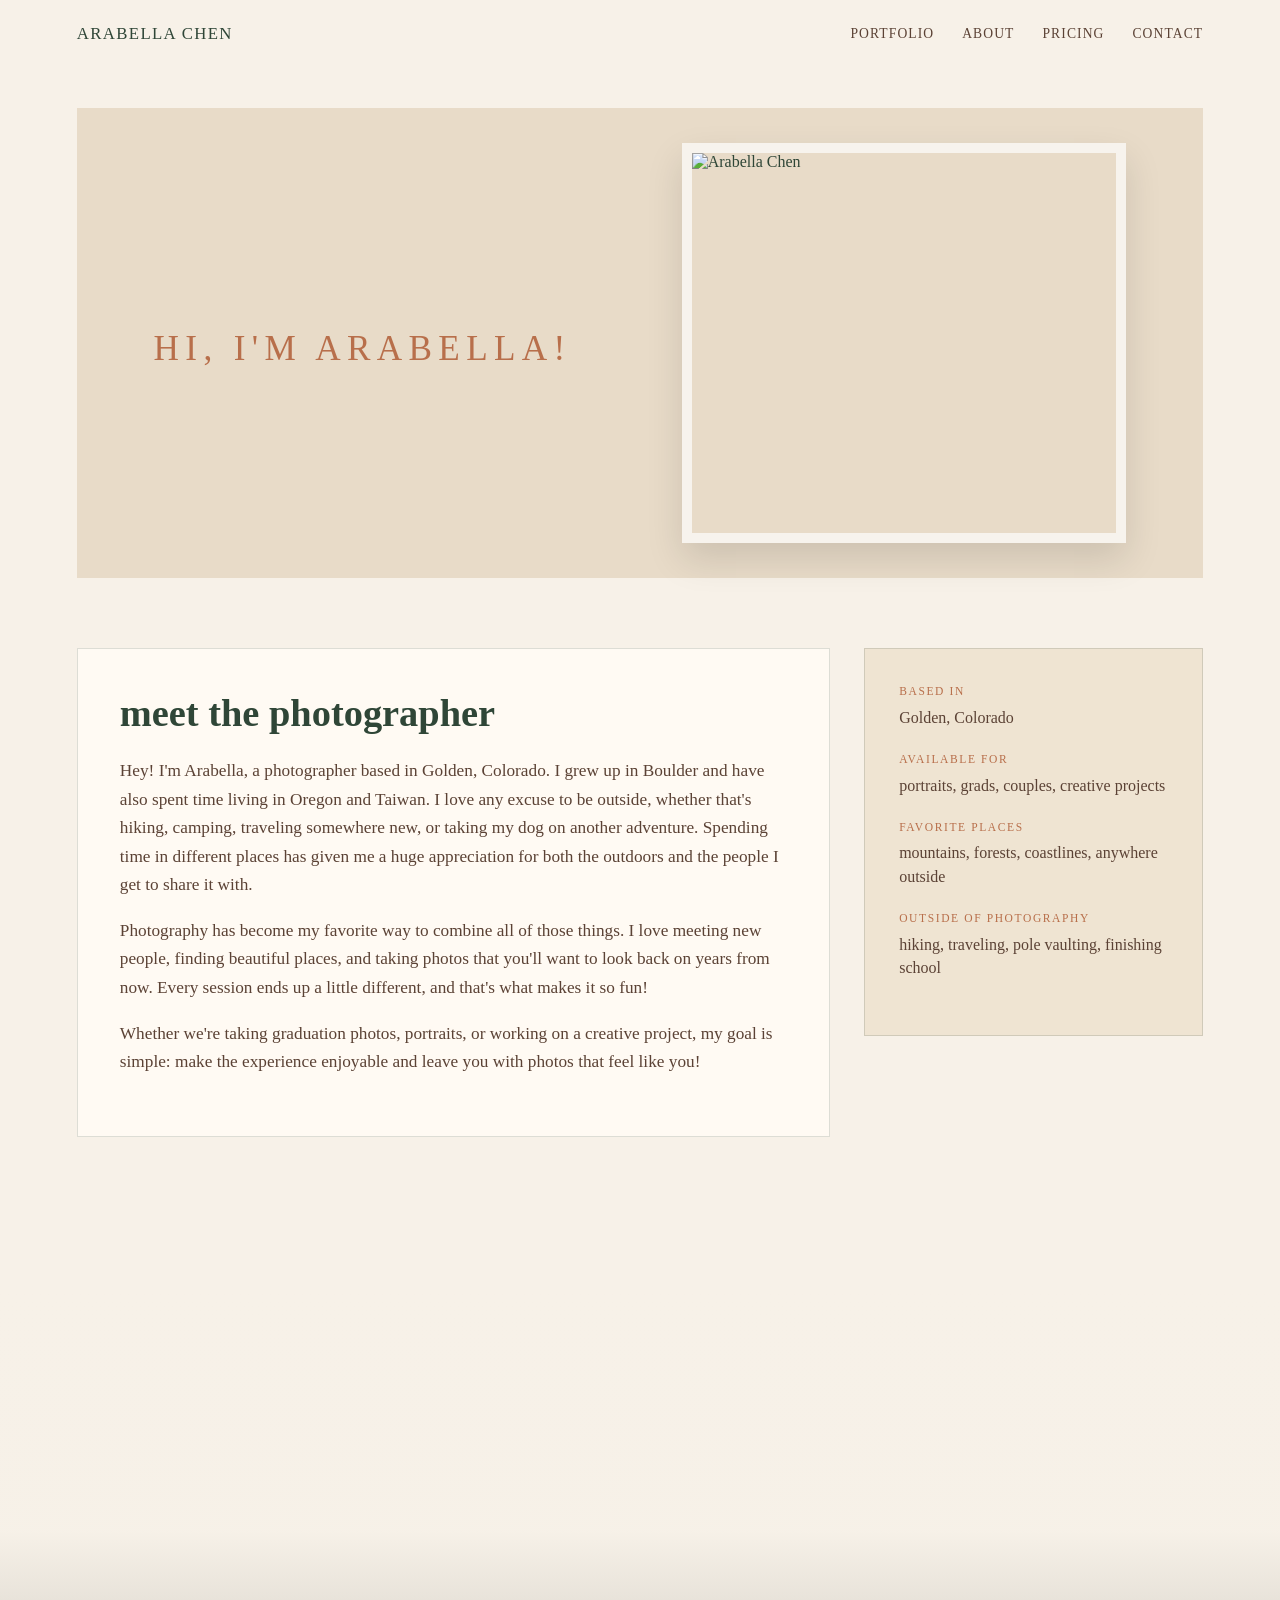
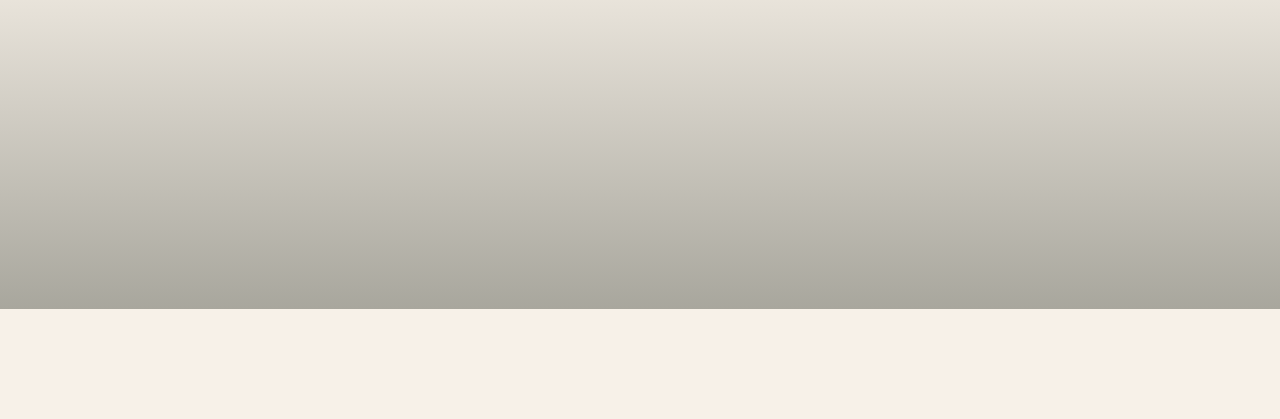
==== pages/about.html @ bd31b621 "Initial website" ====
<!DOCTYPE html>
<html lang="en">
<head>
  <meta charset="UTF-8" />
  <meta name="viewport" content="width=device-width, initial-scale=1.0" />
  <title>About | Arabella Chen Photography</title>
  <link rel="stylesheet" href="../style.css" />
</head>
<body>

<header class="site-header">
  <a href="../index.html" class="logo">Arabella Chen</a>

  <nav>
    <a href="portfolio.html">Portfolio</a>
    <a href="about.html">About</a>
    <a href="pricing.html">Pricing</a>
    <a href="contact.html">Contact</a>
  </nav>
</header>

<main class="about-page">

  <section class="about-hero-new">
    <div class="about-hero-text">
      <p class="eyebrow plain-eyebrow">Hi, I'm Arabella!</p>
  
    </div>

    <figure class="about-hero-photo">
      <img src="../images/photo27.jpg" alt="Arabella Chen">
    </figure>
  </section>

  <section class="about-story-new">
    <div class="about-card">
      <h2>meet the photographer</h2>

      <p>
        

Hey! I'm Arabella, a photographer based in Golden, Colorado. I grew up in Boulder and have also spent time living in Oregon and Taiwan. I love any excuse to be outside, whether that's hiking, camping, traveling somewhere new, or taking my dog on another adventure. Spending time in different places has given me a huge appreciation for both the outdoors and the people I get to share it with.
      </p>

      <p>
        Photography has become my favorite way to combine all of those things. I love meeting new people, finding beautiful places, and taking photos that you'll want to look back on years from now. Every session ends up a little different, and that's what makes it so fun!
      </p>

      <p>
        Whether we're taking graduation photos, portraits, or working on a creative project, my goal is simple: make the experience enjoyable and leave you with photos that feel like you!
      </p>
    </div>

    <aside class="about-details">
      <p><span>Based in</span> Golden, Colorado</p>
      <p><span>Available for</span> portraits, grads, couples, creative projects</p>
      <p><span>Favorite places</span> mountains, forests, coastlines, anywhere outside</p>
      <p><span>Outside of photography</span> hiking, traveling, pole vaulting, finishing school</p>
    </aside>
  </section>
<section class="footer-photo">
  <div class="footer-overlay"></div>
</section>
</main>

</body>
</html>
---- style.css ----
:root {
  --cream: #f7f1e8;
  --soft-white: #fffaf3;
  --deep-green: #2f4637;
  --brown: #5b4235;
  --clay: #b86f4b;
  --sage: #8a9b78;
  --wall: #efe4d2;
}

* {
  box-sizing: border-box;
}

body {
  margin: 0;
  background: var(--cream);
  color: var(--deep-green);
  font-family: Georgia, "Times New Roman", serif;
}

/* Header */

.site-header {
  width: 100%;
  padding: 24px 6vw;
  display: flex;
  justify-content: space-between;
  align-items: center;
}

.logo {
  color: var(--deep-green);
  text-decoration: none;
  font-size: 1.05rem;
  letter-spacing: 0.08em;
  text-transform: uppercase;
}

nav {
  display: flex;
  gap: 28px;
}

nav a {
  color: var(--brown);
  text-decoration: none;
  font-size: 0.85rem;
  letter-spacing: 0.08em;
  text-transform: uppercase;
}

/* General */

.page {
  padding: 20px 6vw 100px;
}

.page-intro {
  max-width: 1000px;
  margin: 40px 0 70px;
}

.page-intro h1,
h1 {
  font-size: clamp(2.7rem, 6vw, 6.8rem);
  line-height: 0.95;
  letter-spacing: -0.06em;
  margin: 0 0 30px;
  max-width: 950px;
}

.eyebrow {
  display: flex;
  flex-direction: column;
  gap: 0.55rem;
  margin-bottom: 24px;
}

.eyebrow-title {
  display: block;
  color: var(--clay);
  font-size: 1.45rem;
  letter-spacing: 0.22em;
  text-transform: uppercase;
  line-height: 1;
  font-weight: normal;
}

.eyebrow-subtitle {
  display: block;
  color: #6b5c4f;
  font-size: 1rem;
  letter-spacing: 0.04em;
  text-transform: none;
  font-style: italic;
}

.plain-eyebrow {
  color: var(--clay);
  text-transform: uppercase;
  letter-spacing: 0.16em;
  font-size: 0.8rem;
  display: block;
}

.button {
  display: inline-block;
  color: var(--soft-white);
  background: var(--deep-green);
  text-decoration: none;
  padding: 14px 22px;
  border-radius: 999px;
  letter-spacing: 0.08em;
  text-transform: uppercase;
  font-size: 0.78rem;
}

.secondary-button {
  background: transparent;
  color: var(--deep-green);
  border: 1px solid var(--deep-green);
}

/* Homepage Hero */

.hero {
  min-height: 82vh;
  padding: 40px 6vw 70px;
  display: grid;
  grid-template-columns: 1.05fr 0.95fr;
  gap: 55px;
  align-items: center;
}

.hero-text {
  background: #f6f2ea;
  padding: clamp(2rem, 4vw, 3.5rem);
  border-radius: 8px;
  border: 1px solid rgba(47, 70, 55, 0.08);
  box-shadow: 0 18px 40px rgba(0, 0, 0, 0.08);
  position: relative;
  z-index: 2;
}

.hero-description {
  color: var(--brown);
  font-size: 1.05rem;
  line-height: 1.55;
  max-width: 520px;
  margin: 0 0 28px;
}

.hero-buttons {
  display: flex;
  gap: 14px;
  flex-wrap: wrap;
}

.hero-image {
  background: #6f4e37;
  padding: 18px;
  border: 8px double #b88a44;
  transform: rotate(1.2deg);
  box-shadow: 0 18px 45px rgba(47, 70, 55, 0.18);
}

.hero-image img {
  width: 100%;
  height: 620px;
  object-fit: cover;
  display: block;
  border: 10px solid var(--soft-white);
  filter: saturate(0.95) contrast(0.98);
}

/* Featured Work */

.featured-work {
  padding: 60px 6vw 90px;
}

.featured-heading {
  margin-bottom: 38px;
}

.featured-heading h2 {
  color: var(--deep-green);
  font-size: clamp(2rem, 4vw, 4rem);
  line-height: 1;
  margin: 0;
}

.featured-grid {
  display: grid;
  grid-template-columns: repeat(4, 1fr);
  grid-auto-flow: dense;
  gap: 18px;
}

.featured-grid a {
  display: block;
  overflow: hidden;
}

.featured-img {
  width: 100%;
  height: 360px;
  object-fit: cover;
  display: block;
  transition: transform 0.35s ease, filter 0.35s ease;
}

.featured-img:hover {
  transform: scale(1.03);
  filter: brightness(0.96);
}

.featured-img.tall {
  grid-row: span 2;
  height: 738px;
}

.featured-img.wide {
  grid-column: span 2;
}

.featured-button {
  display: flex;
  justify-content: center;
  margin-top: 1rem;
}

/* Quick Info */

.quick-info {
  padding: 30px 6vw 90px;
}

.quick-info p {
  max-width: 980px;
  color: var(--brown);
  font-size: clamp(1.5rem, 3vw, 3.1rem);
  line-height: 1.1;
  margin: 0;
}

/* Footer Photo */

.footer-photo {
  margin-top: 2rem;
  height: 70vh;
  background-image: url("images/footer.jpg");
  background-size: cover;
  background-position: center;
  background-attachment: fixed;
  position: relative;
}

.footer-overlay {
  position: absolute;
  inset: 0;
  background: linear-gradient(
    to bottom,
    rgba(243, 239, 230, 0) 0%,
    rgba(243, 239, 230, 0.12) 40%,
    rgba(40, 45, 35, 0.38) 100%
  );
  display: flex;
  align-items: flex-end;
  justify-content: center;
  padding: 0 6vw 4rem;
}

.footer-overlay p {
  color: #f7f3ec;
  font-size: 1rem;
  letter-spacing: 0.25em;
  text-transform: uppercase;
  text-align: center;
  opacity: 0.92;
}

/* About Page */

.about-page {
  padding-bottom: 110px;
}

.about-hero {
  padding: 40px 0 80px;
  display: grid;
  grid-template-columns: 1.15fr 0.85fr;
  gap: 60px;
  align-items: center;
}

.about-hero h1 {
  font-size: clamp(2.4rem, 5.5vw, 6.2rem);
}

.about-portrait {
  margin: 0;
  background: #6f4e37;
  padding: 18px;
  border: 8px double #b88a44;
  transform: rotate(1.2deg);
}

.about-portrait img {
  width: 100%;
  height: 610px;
  object-fit: cover;
  display: block;
  border: 10px solid var(--soft-white);
}

.about-story {
  display: grid;
  grid-template-columns: 1fr 0.55fr;
  gap: 34px;
  align-items: start;
}

.about-card {
  background: var(--soft-white);
  padding: 42px;
  border: 1px solid rgba(47, 70, 55, 0.16);
}

.about-card h2 {
  color: var(--deep-green);
  font-size: 2.4rem;
  margin: 0 0 22px;
}

.about-card p {
  color: var(--brown);
  font-size: 1.08rem;
  line-height: 1.65;
}

.about-details {
  background: var(--wall);
  padding: 34px;
  border: 1px solid rgba(47, 70, 55, 0.16);
}

.about-details p {
  color: var(--brown);
  line-height: 1.45;
  margin: 0 0 22px;
}

.about-details span {
  display: block;
  color: var(--clay);
  text-transform: uppercase;
  letter-spacing: 0.14em;
  font-size: 0.72rem;
  margin-bottom: 6px;
}

.about-note {
  margin-top: 80px;
  max-width: 900px;
}

.about-note p {
  color: var(--deep-green);
  font-size: clamp(1.7rem, 3vw, 3.5rem);
  line-height: 1.1;
  font-style: italic;
}

/* Contact Page */

.contact-form {
  max-width: 700px;
  display: grid;
  gap: 22px;
}

.contact-form label {
  display: grid;
  gap: 8px;
  color: var(--brown);
  font-size: 0.9rem;
  letter-spacing: 0.08em;
  text-transform: uppercase;
}

.contact-form input,
.contact-form select,
.contact-form textarea {
  width: 100%;
  padding: 14px;
  border: 1px solid rgba(47, 70, 55, 0.25);
  background: var(--soft-white);
  color: var(--deep-green);
  font-family: inherit;
  font-size: 1rem;
}

.contact-form button {
  width: fit-content;
  border: none;
  cursor: pointer;
  color: var(--soft-white);
  background: var(--deep-green);
  padding: 14px 22px;
  border-radius: 999px;
  letter-spacing: 0.08em;
  text-transform: uppercase;
}

/* Portfolio Page */

.portfolio-page {
  padding-bottom: 120px;
}

.gallery-wall {
  background:
    radial-gradient(circle at top left, rgba(184, 111, 75, 0.14), transparent 32%),
    radial-gradient(circle at bottom right, rgba(125, 159, 184, 0.16), transparent 34%),
    var(--wall);
  padding: 90px 5vw 110px;
  display: grid;
  grid-template-columns: repeat(3, 1fr);
  gap: 48px 34px;
  align-items: start;
  justify-content: center;
  justify-items: center;
}

.gallery-piece {
  margin: 0;
  width: 100%;
  grid-column: span 1;
  transition: transform 0.25s ease, box-shadow 0.25s ease;
}

.gallery-piece img {
  width: 100%;
  height: 440px;
  object-fit: cover;
  display: block;
  background: var(--soft-white);
}

.gallery-piece.wide {
  grid-column: span 2;
}

.gallery-piece.wide img {
  height: 430px;
}

.gallery-piece.hero-frame img {
  height: 500px;
}

.gold img {
  border: 14px double #b88a44;
  padding: 10px;
}

.wood img {
  border: 18px solid #6f4e37;
  padding: 9px;
  box-shadow: inset 0 0 0 4px #c49a5a;
}

.cream img {
  border: 16px solid #fffaf3;
  padding: 9px;
  box-shadow: 0 0 0 2px rgba(91, 66, 53, 0.25);
}

.gallery-piece figcaption {
  width: fit-content;
  max-width: 90%;
  margin: 14px auto 0;
  background: #fffaf3;
  color: var(--brown);
  padding: 10px 14px;
  font-size: 0.72rem;
  line-height: 1.35;
  letter-spacing: 0.04em;
  text-align: center;
  box-shadow: 0 8px 18px rgba(47, 70, 55, 0.12);
}

.gallery-piece figcaption span {
  display: block;
  color: var(--deep-green);
  font-size: 0.68rem;
  text-transform: uppercase;
  letter-spacing: 0.14em;
  margin-bottom: 4px;
}

.gallery-note {
  grid-column: span 1;
  min-height: 250px;
  display: flex;
  align-items: center;
  margin: 0;
  padding: 35px;
  color: var(--brown);
  font-size: 1.7rem;
  line-height: 1.15;
  font-style: italic;
}

.tilt-left {
  transform: rotate(-1deg);
}

.tilt-right {
  transform: rotate(1deg);
}

.lift {
  transform: translateY(-18px);
}

.lower {
  transform: translateY(18px);
}

.gallery-piece:hover {
  transform: translateY(-6px) rotate(0deg) !important;
}

/* Responsive */

@media (max-width: 950px) {
  .hero,
  .about-hero,
  .about-story {
    grid-template-columns: 1fr;
  }

  .featured-grid {
    grid-template-columns: 1fr 1fr;
  }

  .featured-img,
  .featured-img.tall {
    height: 360px;
    grid-row: auto;
  }

  .featured-img.wide {
    grid-column: span 2;
  }

  .gallery-wall {
    grid-template-columns: 1fr;
  }

  .gallery-piece,
  .gallery-piece.wide,
  .gallery-note {
    grid-column: span 1;
  }

  .gallery-piece img,
  .gallery-piece.wide img,
  .gallery-piece.hero-frame img {
    height: 520px;
  }
}

@media (max-width: 650px) {
  .site-header {
    align-items: flex-start;
    gap: 18px;
    flex-direction: column;
  }

  nav {
    gap: 18px;
    flex-wrap: wrap;
  }

  .hero {
    padding-top: 20px;
  }

  .hero-text {
    padding: 2rem;
  }

  .hero-image img,
  .about-portrait img {
    height: 480px;
  }

  .featured-grid {
    grid-template-columns: 1fr;
  }

  .featured-img,
  .featured-img.tall,
  .featured-img.wide {
    height: 420px;
    grid-column: span 1;
  }

  .quick-info p {
    font-size: 1.55rem;
  }

  .footer-photo {
    background-attachment: scroll;
  }
}/* Fix homepage info cards */

.magazine-grid {
  padding: 30px 6vw 100px;
  display: grid;
  grid-template-columns: repeat(3, 1fr);
  gap: 22px;
}

.magazine-grid article {
  background: var(--soft-white);
  padding: 30px;
  border: 1px solid rgba(47, 70, 55, 0.18);
  min-height: 260px;
}

.magazine-grid span {
  color: var(--clay);
  font-size: 0.8rem;
  letter-spacing: 0.16em;
}

.magazine-grid h2 {
  font-size: 2rem;
  line-height: 1;
  margin: 36px 0 16px;
  color: var(--deep-green);
}

.magazine-grid p {
  color: var(--brown);
  line-height: 1.5;
}

.featured-button {
  display: flex;
  justify-content: center;
  margin-top: 3rem;
}

@media (max-width: 850px) {
  .magazine-grid {
    grid-template-columns: 1fr;
  }
}/* Restore original featured work layout */

.featured-work {
  padding: 50px 6vw 90px;
}

.featured-heading {
  display: flex;
  justify-content: space-between;
  align-items: end;
  gap: 28px;
  margin-bottom: 34px;
}

.featured-grid {
  display: grid;
  grid-template-columns: repeat(4, 1fr);
  grid-auto-flow: dense;
  gap: 18px;
  align-items: stretch;
}

.featured-grid a {
  display: block;
  height: 100%;
}

.featured-img {
  width: 100%;
  height: 360px;
  object-fit: cover;
  display: block;
}

.featured-img.tall {
  grid-row: span 2;
  height: 740px;
}

.featured-img.wide {
  grid-column: span 2;
}

.featured-button {
  display: flex;
  justify-content: center;
  margin-top: 3rem;
}

@media (max-width: 900px) {
  .featured-heading {
    display: block;
  }

  .featured-grid {
    grid-template-columns: 1fr 1fr;
  }

  .featured-img,
  .featured-img.tall {
    height: 360px;
    grid-row: auto;
  }

  .featured-img.wide {
    grid-column: span 2;
  }
}

@media (max-width: 600px) {
  .featured-grid {
    grid-template-columns: 1fr;
  }

  .featured-img,
  .featured-img.tall,
  .featured-img.wide {
    height: 420px;
    grid-column: span 1;
  }
}/* Restore original featured work layout */

.featured-work {
  padding: 50px 6vw 90px;
}

.featured-heading {
  display: flex;
  justify-content: space-between;
  align-items: end;
  gap: 28px;
  margin-bottom: 34px;
}

.featured-grid {
  display: grid;
  grid-template-columns: repeat(4, 1fr);
  grid-auto-flow: dense;
  gap: 18px;
  align-items: stretch;
}

.featured-grid a {
  display: block;
  height: 100%;
}

.featured-img {
  width: 100%;
  height: 360px;
  object-fit: cover;
  display: block;
}

.featured-img.tall {
  grid-row: span 2;
  height: 740px;
}

.featured-img.wide {
  grid-column: span 2;
}

.featured-button {
  display: flex;
  justify-content: center;
  margin-top: 3rem;
}

@media (max-width: 900px) {
  .featured-heading {
    display: block;
  }

  .featured-grid {
    grid-template-columns: 1fr 1fr;
  }

  .featured-img,
  .featured-img.tall {
    height: 360px;
    grid-row: auto;
  }

  .featured-img.wide {
    grid-column: span 2;
  }
}

@media (max-width: 600px) {
  .featured-grid {
    grid-template-columns: 1fr;
  }

  .featured-img,
  .featured-img.tall,
  .featured-img.wide {
    height: 420px;
    grid-column: span 1;
  }
}/* New homepage hero inspired by reference */

.hero-photo {
  min-height: 88vh;
  padding: 0;
  display: block;
  position: relative;
  overflow: hidden;
}

.hero-photo > img {
  width: 100%;
  height: 88vh;
  object-fit: cover;
  display: block;
  filter: brightness(0.78) saturate(0.9);
}

.hero-photo-text {
  position: absolute;
  top: 28%;
  left: 50%;
  transform: translateX(-50%);
  width: min(1100px, 88vw);
  text-align: center;
  color: #fffaf3;
  text-shadow: 0 3px 24px rgba(0,0,0,0.35);
}

.hero-photo-text p {
  margin: 0 0 18px;
  font-size: clamp(0.9rem, 1.5vw, 1.2rem);
  letter-spacing: 0.28em;
  text-transform: uppercase;
}

.hero-photo-text h1 {
  margin: 0;
  max-width: none;
  color: #fffaf3;
  font-size: clamp(3rem, 7vw, 7.4rem);
  line-height: 0.95;
  letter-spacing: 0.08em;
  text-transform: uppercase;
  font-weight: normal;
}

.hero-photo-text span {
  display: block;
  margin-top: 22px;
  font-size: clamp(0.75rem, 1.2vw, 1rem);
  letter-spacing: 0.28em;
  text-transform: uppercase;
}

.hero-photo-buttons {
  position: absolute;
  left: 50%;
  bottom: 18%;
  transform: translateX(-50%);
  display: flex;
  gap: 16px;
  flex-wrap: wrap;
  justify-content: center;
}

.hero-photo-button {
  background: #8c5639;
  color: #fffaf3;
  border-radius: 0;
  padding: 18px 42px;
  letter-spacing: 0.18em;
}

.hero-photo-button:hover {
  background: #6f4e37;
}

@media (max-width: 700px) {
  .hero-photo-text {
    top: 20%;
  }

  .hero-photo-buttons {
    bottom: 10%;
  }

  .hero-photo-button {
    padding: 15px 28px;
  }
}/* ---------- Pricing Page ---------- */

.pricing-page {
  padding-bottom: 120px;
}

.pricing-intro h1 {
  max-width: 1050px;
}

.pricing-section {
  padding: 70px 0;
  display: grid;
  grid-template-columns: 0.95fr 1fr;
  gap: 70px;
  align-items: center;
  border-top: 1px solid rgba(47, 70, 55, 0.14);
}

.pricing-section.reverse {
  grid-template-columns: 1fr 0.95fr;
}

.pricing-section.reverse .pricing-image {
  order: 2;
}

.pricing-section.reverse .pricing-info {
  order: 1;
}

.pricing-image {
  background: #f1ece3;
  padding: 22px;
}

.pricing-image img {
  width: 100%;
  height: 560px;
  object-fit: cover;
  display: block;
}

.pricing-start {
  color: var(--clay);
  text-transform: uppercase;
  letter-spacing: 0.22em;
  font-size: 0.85rem;
  margin: 0 0 28px;
}

.pricing-info h2 {
  color: var(--clay);
  font-size: clamp(2.7rem, 5vw, 5.4rem);
  font-weight: normal;
  letter-spacing: 0.14em;
  text-transform: uppercase;
  line-height: 1;
  margin: 0 0 36px;
}

.pricing-info ul {
  list-style: none;
  padding: 0;
  margin: 0 0 38px;
}

.pricing-info li {
  color: var(--brown);
  font-size: 1.05rem;
  line-height: 1.7;
  margin-bottom: 8px;
}

.pricing-button {
  border-radius: 0;
  padding: 18px 42px;
  background: #8c5639;
}

.pricing-note {
  max-width: 850px;
  margin: 60px auto 0;
  padding: 45px;
  background: var(--soft-white);
  border: 1px solid rgba(47, 70, 55, 0.14);
}

.pricing-note h2 {
  margin: 0 0 20px;
  color: var(--deep-green);
  font-size: 2.2rem;
}

.pricing-note p {
  color: var(--brown);
  font-size: 1.1rem;
  line-height: 1.6;
}

@media (max-width: 850px) {
  .pricing-section,
  .pricing-section.reverse {
    grid-template-columns: 1fr;
    gap: 34px;
  }

  .pricing-section.reverse .pricing-image,
  .pricing-section.reverse .pricing-info {
    order: initial;
  }

  .pricing-image img {
    height: 440px;
  }
}.pricing-intro .eyebrow {
    font-size: 1.9rem;
    letter-spacing: 0.18em;
}/* ---------- Updated About Page ---------- */

.about-hero-new {
  background: #e8dbc8;
  margin: 40px 6vw 70px;
  padding: 35px 6vw;
  display: grid;
  grid-template-columns: 1fr 0.95fr;
  gap: 60px;
  align-items: center;
}

.about-hero-text h1 {
  color: var(--deep-green);
  font-size: clamp(3.8rem, 6.2vw, 6.5rem);
  line-height: 0.9;
  letter-spacing: -0.04em;
  margin: .3rem 0 0;
}

.about-hero-photo {
  margin: 0;
  background: none;
  padding: 0px;
  border: none;
  transform: none;
  box-shadow: none;
}

.about-hero-photo img {
  width: 100%;
  height: 400px;
  object-fit: cover;
  display: block;
   border: 10px solid #f7f3ed;
    box-shadow: 0 16px 35px rgba(0,0,0,.12);
}

.about-story-new {
  padding: 0 6vw 110px;
  display: grid;
  grid-template-columns: 1fr 0.45fr;
  gap: 34px;
  align-items: start;
}

@media (max-width: 850px) {
  .about-hero-new,
  .about-story-new {
    grid-template-columns: 1fr;
  }

  .about-hero-photo img {
    height: 460px;
  }
}/* ---------- Updated Contact Page ---------- */

.contact-page {
  padding-bottom: 120px;
}

.contact-intro {
  text-align: center;
  max-width: 1000px;
  margin: 50px auto 70px;
}

.contact-intro h1 {
  color: var(--clay);
  font-size: clamp(2.6rem, 5vw, 5.5rem);
  font-weight: normal;
  letter-spacing: 0.12em;
  text-transform: uppercase;
  line-height: 1;
  margin: 0 0 22px;
}

.contact-intro p {
  color: var(--brown);
  font-size: 1.1rem;
  line-height: 1.6;
}

.contact-form-large {
  max-width: 1050px;
  margin: 0 auto;
  gap: 38px;
}

.contact-form-large label {
  color: var(--clay);
  font-size: 0.95rem;
  letter-spacing: 0.22em;
  text-transform: uppercase;
}

.contact-form-large input,
.contact-form-large select,
.contact-form-large textarea {
  margin-top: 14px;
  min-height: 58px;
  border: 1px solid rgba(91, 66, 53, 0.22);
  border-radius: 6px;
  background: rgba(255, 250, 243, 0.55);
  color: var(--brown);
  font-size: 1.05rem;
}

.contact-form-large textarea {
  min-height: 180px;
  resize: vertical;
}

.contact-form-large select {
  appearance: auto;
}

.form-note {
  color: var(--brown);
  font-size: 1rem;
  line-height: 1.5;
  margin: -18px 0 4px;
}

.contact-submit {
  border: none;
  border-radius: 0;
  background: #8c5639;
  padding: 18px 42px;
  width: fit-content;
  cursor: pointer;
}
.about-hero-new .plain-eyebrow {
  font-size: 2.2rem !important;
  letter-spacing: 0.18em !important;
}
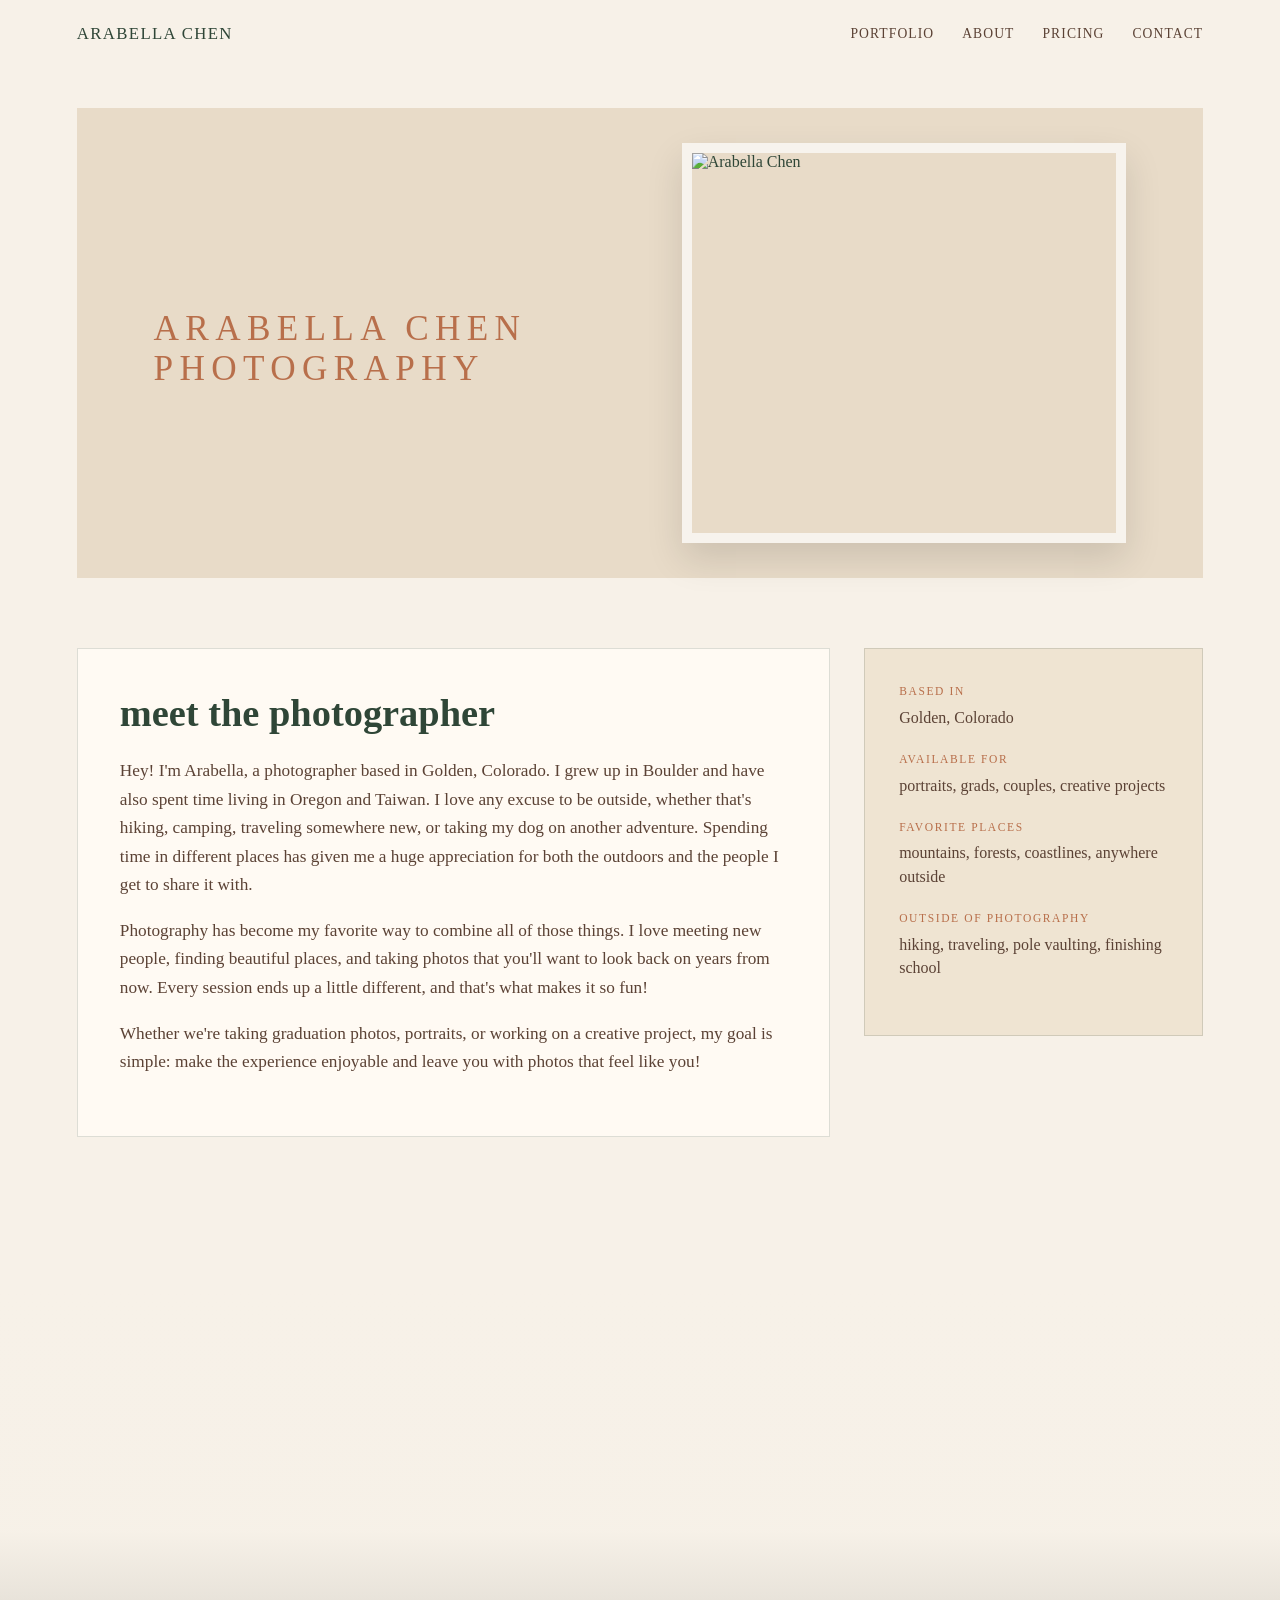
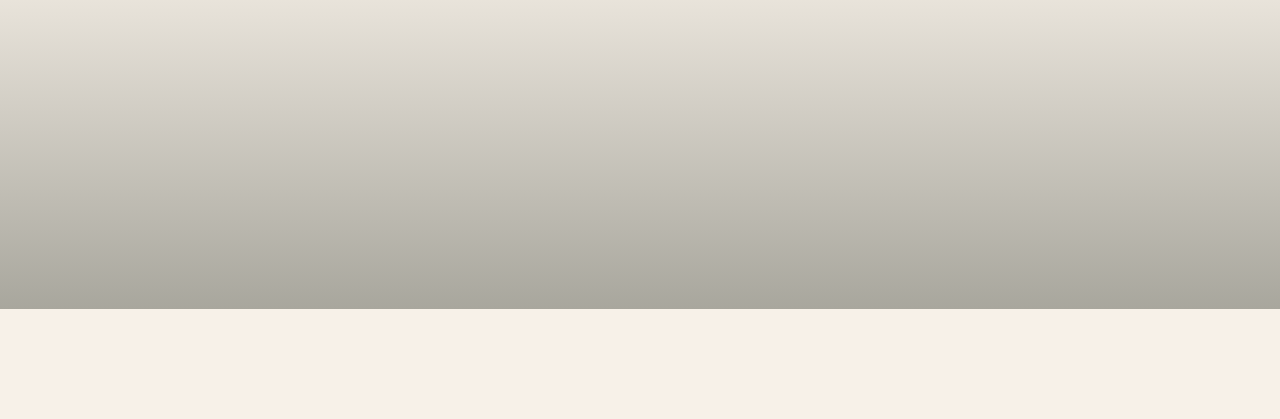
==== commit 9bdf0bfa: "Optimize website images" ====
--- a/pages/about.html
+++ b/pages/about.html
@@ -23,7 +23,7 @@
 
   <section class="about-hero-new">
     <div class="about-hero-text">
-      <p class="eyebrow plain-eyebrow">Hi, I'm Arabella!</p>
+      <p class="eyebrow plain-eyebrow">Arabella Chen Photography</p>
   
     </div>
 
--- a/style.css
+++ b/style.css
@@ -1164,4 +1164,75 @@
 .about-hero-new .plain-eyebrow {
   font-size: 2.2rem !important;
   letter-spacing: 0.18em !important;
+}/* ---------- Clean Portfolio Redesign ---------- */
+
+.portfolio-page-clean {
+  padding-bottom: 120px;
+}
+
+.portfolio-banner-clean {
+  width: min(92%, 1500px);
+  height: 260px;
+  margin: 40px auto 0;
+  overflow: hidden;
+}
+
+.portfolio-banner-clean img {
+  width: 100%;
+  height: 100%;
+  object-fit: cover;
+  display: block;
+}
+
+.portfolio-label {
+  padding: 55px 0;
+  text-align: center;
+}
+
+.portfolio-label h1 {
+  color: var(--clay);
+  font-size: 1rem;
+  letter-spacing: 0.32em;
+  text-transform: uppercase;
+  font-weight: 500;
+  margin: 0;
+}
+
+.portfolio-photo-grid {
+  width: min(92%, 1500px);
+  margin: 0 auto;
+  display: grid;
+  grid-template-columns: repeat(3, 1fr);
+  gap: 16px;
+}
+
+.portfolio-photo-grid img {
+  width: 100%;
+  height: 440px;
+  object-fit: cover;
+  display: block;
+}
+
+@media (max-width: 900px) {
+  .portfolio-photo-grid {
+    grid-template-columns: repeat(2, 1fr);
+  }
+
+  .portfolio-photo-grid img {
+    height: 380px;
+  }
+}
+
+@media (max-width: 600px) {
+  .portfolio-banner-clean {
+    height: 210px;
+  }
+
+  .portfolio-photo-grid {
+    grid-template-columns: 1fr;
+  }
+
+  .portfolio-photo-grid img {
+    height: 430px;
+  }
 }
